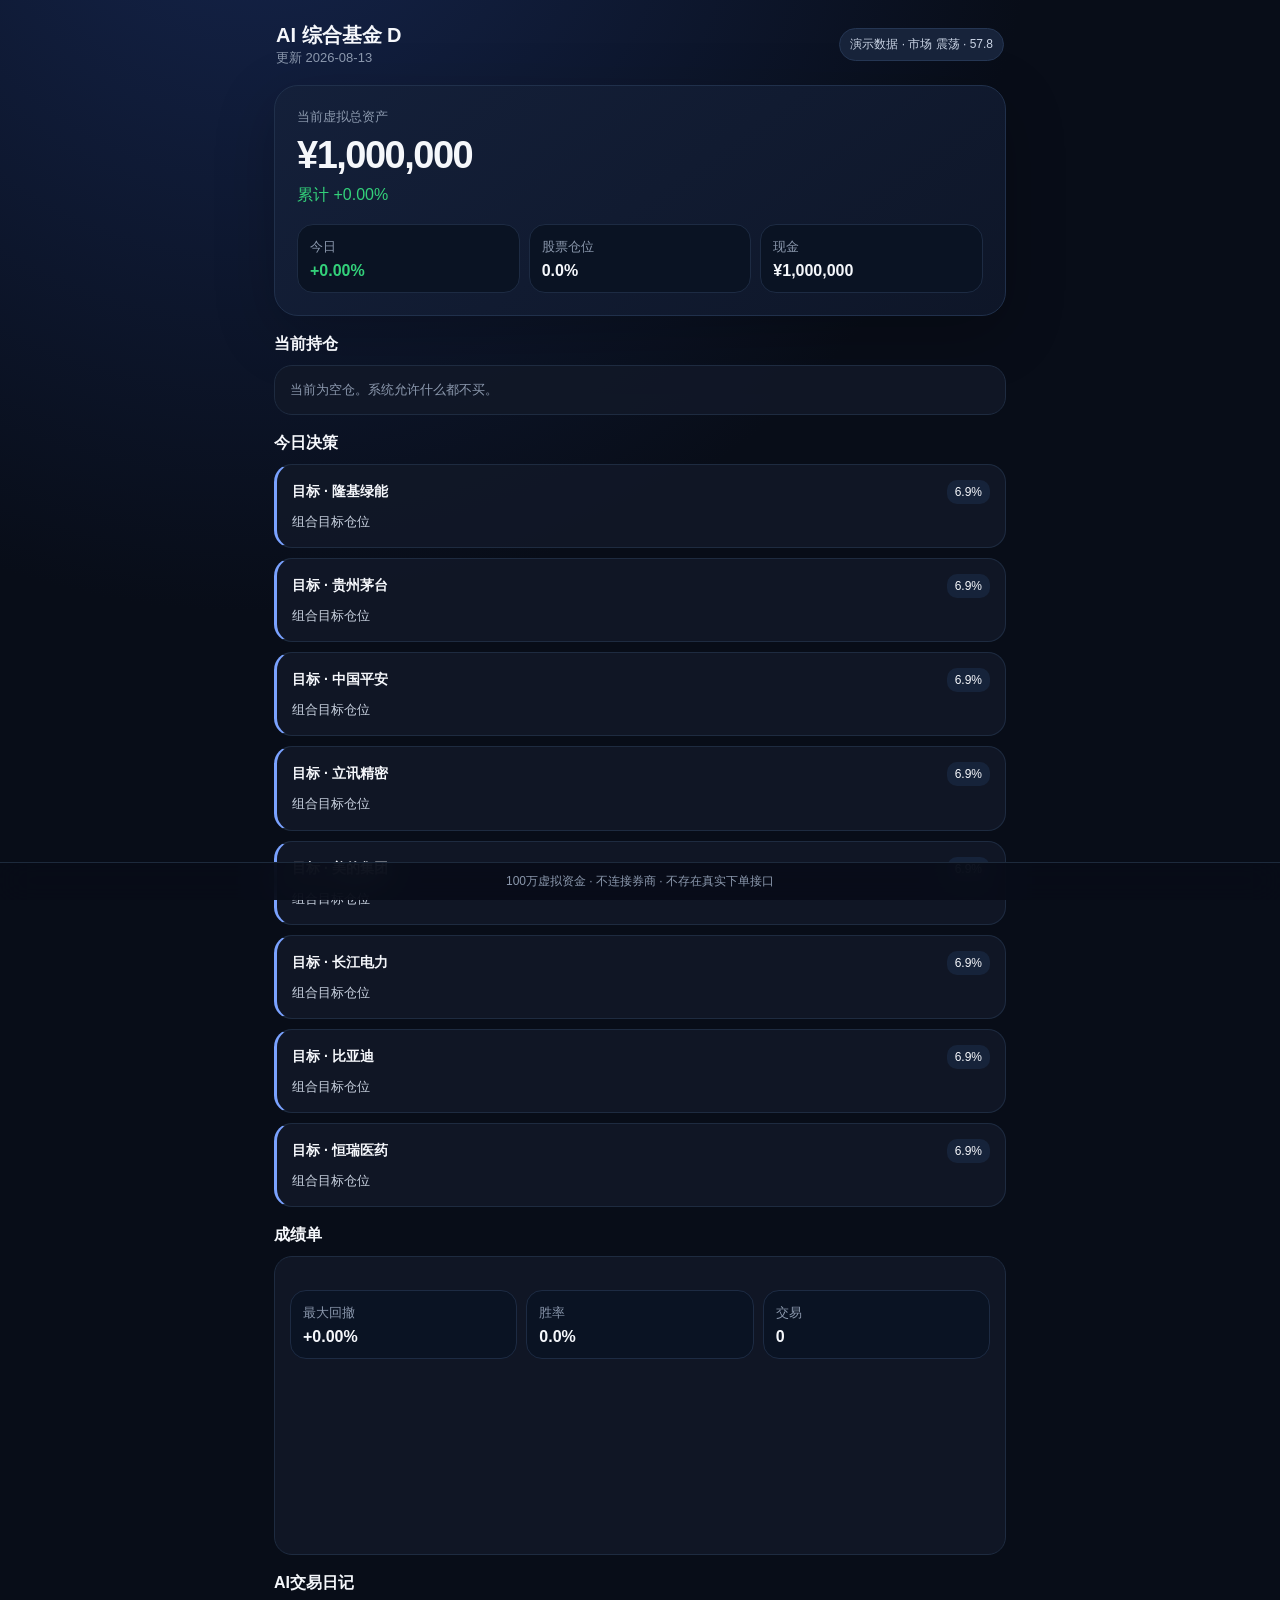
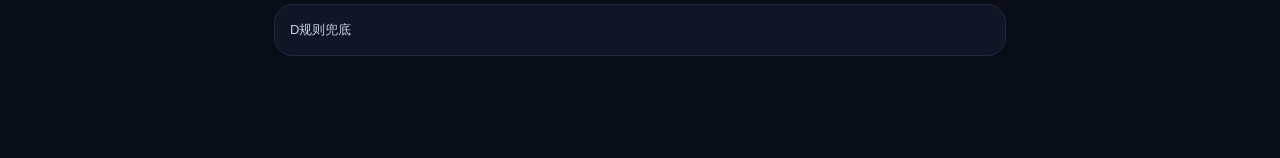
==== web/d/index.html @ e15a84e9 "Add AI Stock Lab V0.3 beginner deployment" ====
<!doctype html><html lang="zh-CN"><head><meta charset="utf-8"><meta name="viewport" content="width=device-width,initial-scale=1,viewport-fit=cover"><meta name="theme-color" content="#0b1020"><title>AI 综合基金 D</title><link rel="manifest" href="manifest.webmanifest"><link rel="stylesheet" href="app.css"></head><body><main id="app"><div class="splash">加载基金数据…</div></main><script src="app.js"></script></body></html>
---- web/d/app.css ----
:root{color-scheme:dark;--bg:#080d18;--card:#111827;--muted:#8b98ad;--text:#f5f7fb;--line:#223047;--good:#33d17a;--bad:#ff6b6b;--accent:#7aa2ff}*{box-sizing:border-box}body{margin:0;background:radial-gradient(circle at 20% -10%,#15254d 0,#080d18 36%);font-family:-apple-system,BlinkMacSystemFont,"Segoe UI",sans-serif;color:var(--text);min-height:100vh}.shell{max-width:760px;margin:auto;padding:18px 14px 92px}.top{display:flex;justify-content:space-between;align-items:center;margin:4px 2px 18px}.brand{font-weight:800;font-size:20px}.badge{font-size:12px;background:#17233a;border:1px solid #253653;border-radius:999px;padding:7px 10px;color:#c9d3e4}.hero{background:linear-gradient(145deg,#14203a,#0e1628);border:1px solid #20304b;border-radius:24px;padding:22px;box-shadow:0 18px 60px rgba(0,0,0,.22)}.label{font-size:13px;color:var(--muted)}.equity{font-size:38px;font-weight:850;letter-spacing:-1.5px;margin:8px 0}.positive{color:var(--good)}.negative{color:var(--bad)}.stats{display:grid;grid-template-columns:repeat(3,1fr);gap:9px;margin-top:18px}.stat{background:#0a1323;border:1px solid #1d2b43;border-radius:16px;padding:12px}.stat b{display:block;margin-top:6px;font-size:16px}.section{margin-top:18px}.section h2{font-size:16px;margin:0 0 10px}.card{background:rgba(17,24,39,.9);border:1px solid #1e2b40;border-radius:18px;padding:15px;margin-bottom:10px}.row{display:flex;justify-content:space-between;gap:12px;align-items:center}.muted{color:var(--muted);font-size:13px}.pill{border-radius:10px;background:#16233a;padding:5px 8px;font-size:12px}.holding-name{font-weight:720}.mini{font-size:12px;color:var(--muted);margin-top:5px}.decision{border-left:3px solid var(--accent)}.decision strong{font-size:14px}.reason{font-size:13px;color:#c8d1df;line-height:1.55;margin-top:8px}.progress{height:7px;background:#0a1220;border-radius:99px;overflow:hidden;margin-top:8px}.progress i{display:block;height:100%;background:linear-gradient(90deg,#6f8cff,#8cb8ff);border-radius:99px}.chart{height:180px;width:100%;display:block}.footer{position:fixed;bottom:0;left:0;right:0;background:rgba(8,13,24,.92);backdrop-filter:blur(16px);border-top:1px solid #1d2a3c;padding:10px 14px calc(10px + env(safe-area-inset-bottom));display:flex;justify-content:center}.footer span{max-width:730px;width:100%;font-size:12px;color:var(--muted);text-align:center}.splash{padding:40px;color:#aaa}@media(max-width:420px){.equity{font-size:34px}.stats{grid-template-columns:1fr 1fr}.stats .stat:last-child{grid-column:1/-1}}
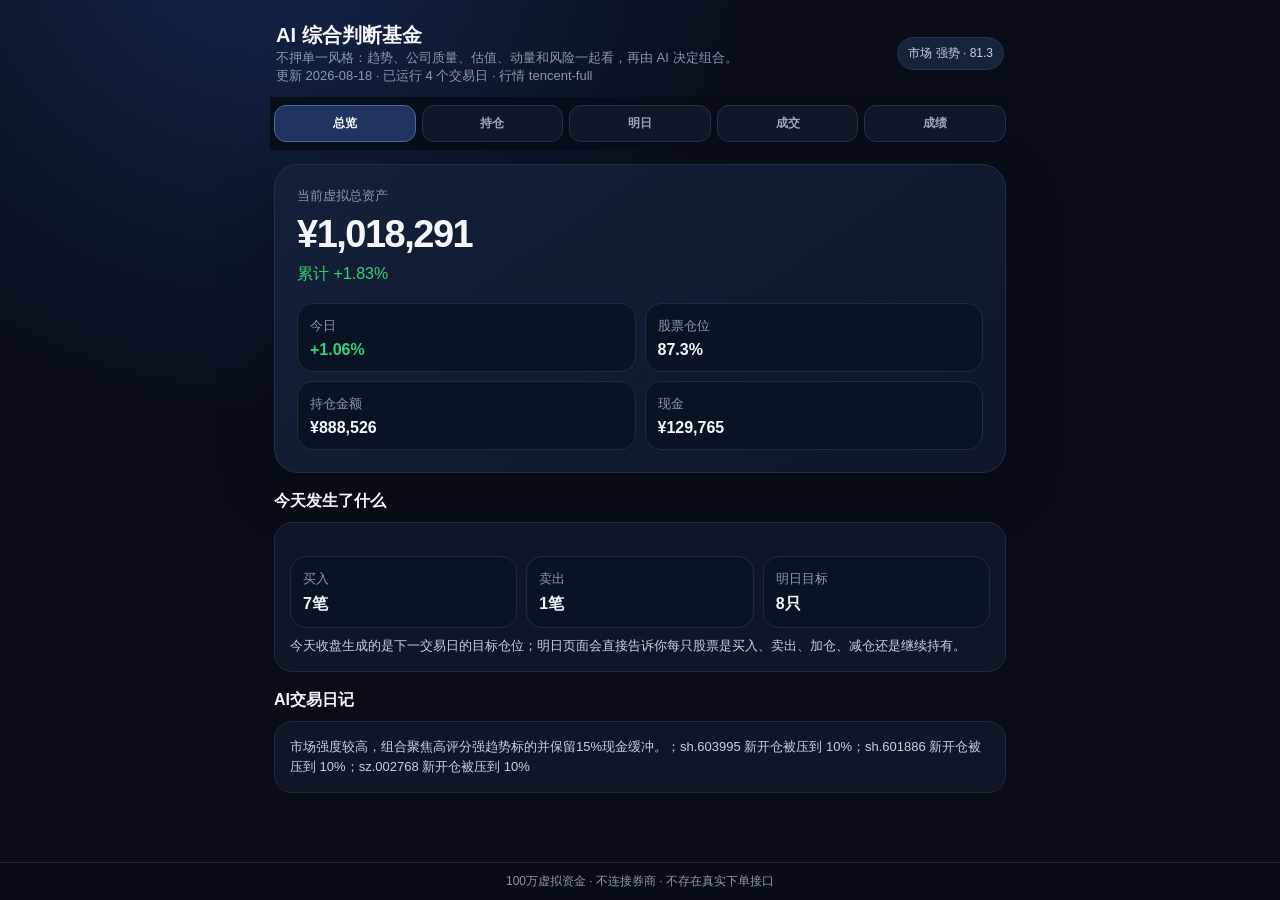
==== commit cacdc726: "ui: load V1 D execution timing copy" ====
--- a/web/d/index.html
+++ b/web/d/index.html
@@ -1 +1 @@
-<!doctype html><html lang="zh-CN"><head><meta charset="utf-8"><meta name="viewport" content="width=device-width,initial-scale=1,viewport-fit=cover"><meta name="theme-color" content="#0b1020"><title>AI 综合基金 D</title><link rel="manifest" href="manifest.webmanifest"><link rel="stylesheet" href="app.css"></head><body><main id="app"><div class="splash">加载基金数据…</div></main><script src="app.js"></script></body></html>
+<!doctype html><html lang="zh-CN"><head><meta charset="utf-8"><meta name="viewport" content="width=device-width,initial-scale=1,viewport-fit=cover"><meta name="theme-color" content="#0b1020"><title>AI 综合基金 D</title><link rel="manifest" href="manifest.webmanifest"><link rel="stylesheet" href="app.css"></head><body><main id="app"><div class="splash">加载基金数据…</div></main><script src="app.js"></script><script src="execution-copy.js"></script></body></html>
--- a/web/d/app.css
+++ b/web/d/app.css
@@ -1 +1 @@
-:root{color-scheme:dark;--bg:#080d18;--card:#111827;--muted:#8b98ad;--text:#f5f7fb;--line:#223047;--good:#33d17a;--bad:#ff6b6b;--accent:#7aa2ff}*{box-sizing:border-box}body{margin:0;background:radial-gradient(circle at 20% -10%,#15254d 0,#080d18 36%);font-family:-apple-system,BlinkMacSystemFont,"Segoe UI",sans-serif;color:var(--text);min-height:100vh}.shell{max-width:760px;margin:auto;padding:18px 14px 92px}.top{display:flex;justify-content:space-between;align-items:center;margin:4px 2px 18px}.brand{font-weight:800;font-size:20px}.badge{font-size:12px;background:#17233a;border:1px solid #253653;border-radius:999px;padding:7px 10px;color:#c9d3e4}.hero{background:linear-gradient(145deg,#14203a,#0e1628);border:1px solid #20304b;border-radius:24px;padding:22px;box-shadow:0 18px 60px rgba(0,0,0,.22)}.label{font-size:13px;color:var(--muted)}.equity{font-size:38px;font-weight:850;letter-spacing:-1.5px;margin:8px 0}.positive{color:var(--good)}.negative{color:var(--bad)}.stats{display:grid;grid-template-columns:repeat(3,1fr);gap:9px;margin-top:18px}.stat{background:#0a1323;border:1px solid #1d2b43;border-radius:16px;padding:12px}.stat b{display:block;margin-top:6px;font-size:16px}.section{margin-top:18px}.section h2{font-size:16px;margin:0 0 10px}.card{background:rgba(17,24,39,.9);border:1px solid #1e2b40;border-radius:18px;padding:15px;margin-bottom:10px}.row{display:flex;justify-content:space-between;gap:12px;align-items:center}.muted{color:var(--muted);font-size:13px}.pill{border-radius:10px;background:#16233a;padding:5px 8px;font-size:12px}.holding-name{font-weight:720}.mini{font-size:12px;color:var(--muted);margin-top:5px}.decision{border-left:3px solid var(--accent)}.decision strong{font-size:14px}.reason{font-size:13px;color:#c8d1df;line-height:1.55;margin-top:8px}.progress{height:7px;background:#0a1220;border-radius:99px;overflow:hidden;margin-top:8px}.progress i{display:block;height:100%;background:linear-gradient(90deg,#6f8cff,#8cb8ff);border-radius:99px}.chart{height:180px;width:100%;display:block}.footer{position:fixed;bottom:0;left:0;right:0;background:rgba(8,13,24,.92);backdrop-filter:blur(16px);border-top:1px solid #1d2a3c;padding:10px 14px calc(10px + env(safe-area-inset-bottom));display:flex;justify-content:center}.footer span{max-width:730px;width:100%;font-size:12px;color:var(--muted);text-align:center}.splash{padding:40px;color:#aaa}@media(max-width:420px){.equity{font-size:34px}.stats{grid-template-columns:1fr 1fr}.stats .stat:last-child{grid-column:1/-1}}
+:root{color-scheme:dark;--bg:#080d18;--card:#111827;--muted:#8b98ad;--text:#f5f7fb;--line:#223047;--good:#33d17a;--bad:#ff6b6b;--accent:#7aa2ff}*{box-sizing:border-box}body{margin:0;background:radial-gradient(circle at 20% -10%,#15254d 0,#080d18 36%);font-family:-apple-system,BlinkMacSystemFont,"Segoe UI",sans-serif;color:var(--text);min-height:100vh}.shell{max-width:760px;margin:auto;padding:18px 14px 92px}.top{display:flex;justify-content:space-between;align-items:center;margin:4px 2px 12px;gap:10px}.brand{font-weight:800;font-size:20px}.badge{font-size:12px;background:#17233a;border:1px solid #253653;border-radius:999px;padding:7px 10px;color:#c9d3e4;white-space:nowrap}.tabbar{position:sticky;top:0;z-index:20;display:grid;grid-template-columns:repeat(5,1fr);gap:6px;margin:0 -4px 14px;padding:8px 4px;background:rgba(8,13,24,.94);backdrop-filter:blur(16px)}.tabbtn{appearance:none;border:1px solid #22324a;background:#101827;color:#9aa8bc;border-radius:12px;padding:9px 3px;font-size:12px;font-weight:700;white-space:nowrap}.tabbtn.active{background:#20345f;border-color:#48689f;color:#fff}.tabpanel{display:none}.tabpanel.active{display:block}.hero{background:linear-gradient(145deg,#14203a,#0e1628);border:1px solid #20304b;border-radius:24px;padding:22px;box-shadow:0 18px 60px rgba(0,0,0,.22)}.label{font-size:13px;color:var(--muted)}.equity{font-size:38px;font-weight:850;letter-spacing:-1.5px;margin:8px 0}.positive{color:var(--good)}.negative{color:var(--bad)}.stats{display:grid;grid-template-columns:repeat(3,1fr);gap:9px;margin-top:18px}.stat{background:#0a1323;border:1px solid #1d2b43;border-radius:16px;padding:12px}.stat b{display:block;margin-top:6px;font-size:16px}.section{margin-top:18px}.section.first{margin-top:4px}.section h2{font-size:16px;margin:0 0 10px}.card{background:rgba(17,24,39,.9);border:1px solid #1e2b40;border-radius:18px;padding:15px;margin-bottom:10px}.row{display:flex;justify-content:space-between;gap:12px;align-items:center}.muted{color:var(--muted);font-size:13px}.pill{border-radius:10px;background:#16233a;padding:5px 8px;font-size:12px}.holding-name{font-weight:720}.mini{font-size:12px;color:var(--muted);margin-top:5px}.decision{border-left:3px solid var(--accent)}.decision strong{font-size:14px}.reason{font-size:13px;color:#c8d1df;line-height:1.55;margin-top:8px}.progress{height:7px;background:#0a1220;border-radius:99px;overflow:hidden;margin-top:8px}.progress i{display:block;height:100%;background:linear-gradient(90deg,#6f8cff,#8cb8ff);border-radius:99px}.chart{height:180px;width:100%;display:block;margin-top:12px}.footer{position:fixed;bottom:0;left:0;right:0;background:rgba(8,13,24,.92);backdrop-filter:blur(16px);border-top:1px solid #1d2a3c;padding:10px 14px calc(10px + env(safe-area-inset-bottom));display:flex;justify-content:center}.footer span{max-width:730px;width:100%;font-size:12px;color:var(--muted);text-align:center}.splash{padding:40px;color:#aaa}@media(max-width:420px){.top{align-items:flex-start}.badge{max-width:44%;white-space:normal;text-align:center}.equity{font-size:34px}.stats{grid-template-columns:1fr 1fr}.stats .stat:last-child{grid-column:1/-1}.tabbar{gap:4px}.tabbtn{font-size:11px;padding:9px 1px}}
